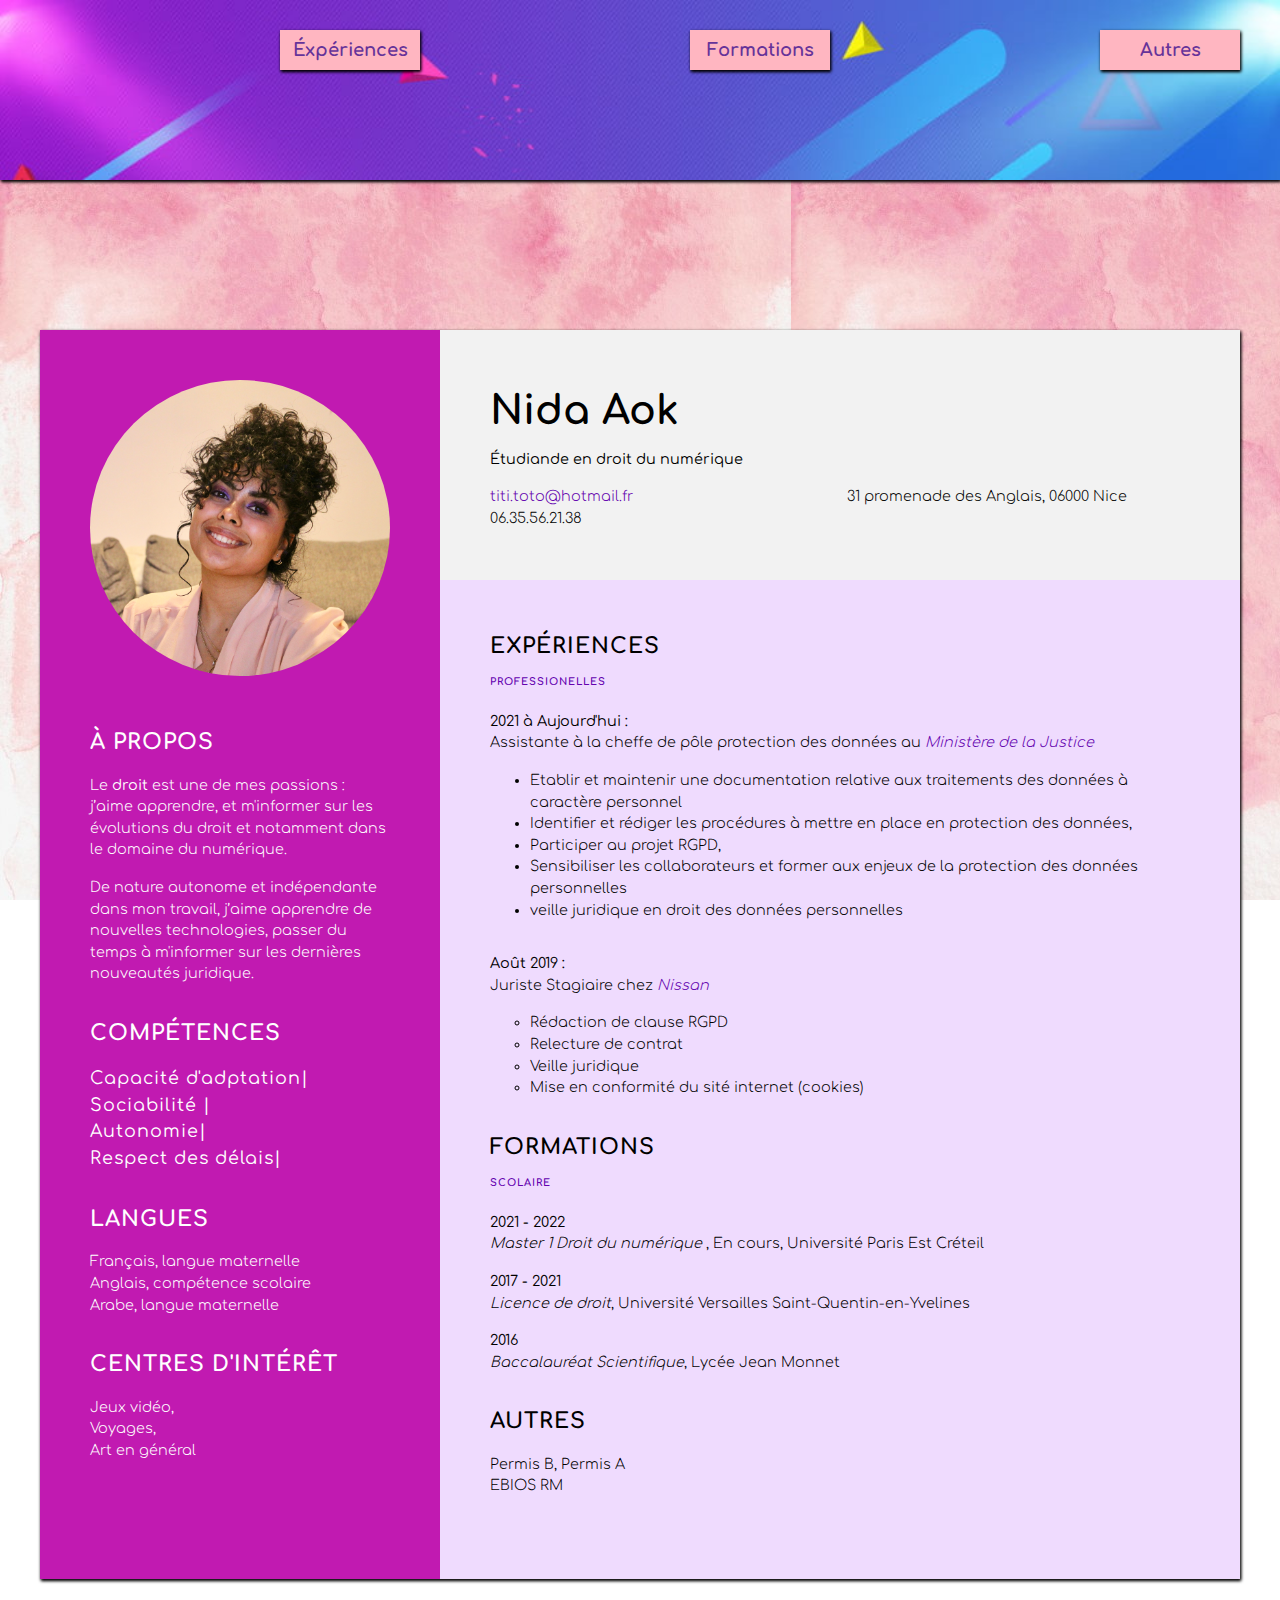
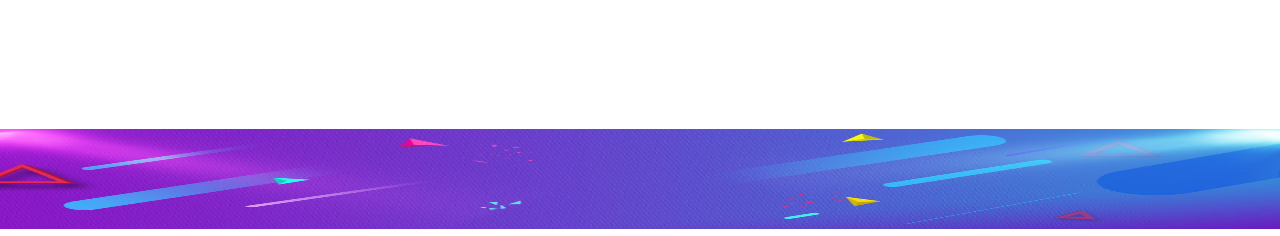
==== index.html @ ce8727ff "coucou" ====
<!DOCTYPE html>
<html lang="fr">
<head>
  <title>Curriculum vitae Nida.AOK</title>
  <meta charset="utf-8">
   <link rel="stylesheet" href="Style.css" />
   <link rel="preconnect" href="https://fonts.googleapis.com"> 
<link rel="preconnect" href="https://fonts.gstatic.com" crossorigin> 
<link href="https://fonts.googleapis.com/css2?family=Comfortaa:wght@300&display=swap" rel="stylesheet">
</head>
<body>
  <ul id="menu">
    <li class="casemenu"><a class="liensmenu" href="#Expériences"> Éxpériences</a></li>
    <li class="casemenu"><a class="liensmenu" href="#Formations"> Formations</a></li>
    <li class="casemenu"><a class="liensmenu" href="#Autres"> Autres</a></li>
  </ul>
    <div class="cv-container">
      <div class="left-column">
        <div class="section">
          <img class="portait" src="images/NidaA.jpg"/>
          <p>
          </p>
        </div>
        <div class="section">
          <h2 id="À PROPOS">À PROPOS</h2>
          <p>
            Le <strong>droit</strong> est une de mes passions : j’aime apprendre, et m'informer sur les évolutions du droit et notamment dans le domaine du numérique. 
          </p>
          <p>
            De nature autonome et indépendante dans mon travail, j’aime apprendre de nouvelles technologies, passer du temps à m'informer sur les dernières nouveautés juridique.
          </p>
        </div>
        <div class="section">
          <h2>COMPÉTENCES</h2>
          <ul class="skills">
            <li><i class="icon fas fa-check-circle text-pink"></i> <strong>Capacité d'adptation&#124;</strong></li>
            <li><i class="icon fas fa-check-circle text-pink"></i> <strong>Sociabilité &#124;</strong></li>
            <li><i class="icon fas fa-check-circle text-pink"></i> <strong>Autonomie&#124;</strong></li>
            <li><i class="icon fas fa-check-circle text-pink"></i> <strong>Respect des délais&#124;</strong></li>
          </ul>
        </div>
        <div class="section">
          <h2>Langues</h2>
          <p>
            Français, langue maternelle
            <br>
            Anglais, compétence scolaire 
            <br>
            Arabe, langue maternelle
          </p>
        </div>
        <div class="section">
          <h2>Centres d'intérêt</h2>
          <p>
            Jeux vidéo,
            <br>
            Voyages,
            <br>
            Art en général 
          </p>
        </div>
      </div>
      <div class="right-column">
        <div class="header">
          <h1>Nida Aok <span class="text-pink text-uppercase"></span></h1>
          <p><strong>Étudiande en droit du numérique</strong></p>
          <ul class="infos">
            <li><a href="mailto:nida.aok@hotmail.fr">titi.toto@hotmail.fr</a></li>
            <li>06.35.56.21.38 </li>
            <li><i class="icon fas fa-map-marker-alt text-pink"></i> 31 promenade des Anglais, 06000 Nice </li>
          </ul>
        </div>
        <div class="content">
          <div class="section">
            <h2 id= "Expériences">Expériences <br><span class="text-pink">professionelles</span></h2>
            <p>
              <strong>2021<i class="fas fa-long-arrow-alt-right"></i> à  Aujourd'hui : </strong>
              <br>
              Assistante à la cheffe de pôle protection des données au <em><a href="http://www.justice.gouv.fr">Ministère de la Justice</a></em>
            </p>
            <ul class="experience">
              <li>Etablir et maintenir une documentation relative aux traitements des données à caractère personnel</li>
              <li>Identifier et rédiger les procédures à mettre en place en protection des données,</li>
              <li>Participer au projet RGPD,</li>
              <li>Sensibiliser les collaborateurs et former aux enjeux de la protection des données personnelles</li>
              <li>veille juridique en droit des données personnelles</li>
            </ul>
          </div>
          <div class="section">
            <p>
              <strong>Août 2019 : </strong>
              <br>
             Juriste Stagiaire chez <em><a href="https://www.nissan-europe.com">Nissan</a></em>
            </p>
            <ul class="experience-list">
              <li>Rédaction de clause RGPD</li>
              <li>Relecture de contrat</li>
              <li>Veille juridique </li>
              <li>Mise en conformité du sité internet (cookies) </li>
            </ul>
          </div>
          <div class="section">
            <h2 id="Formations">Formations <br><span class="text-pink">scolaire</span></h2>
            <p>
              <strong>2021 - 2022</strong>
              <br>
              <em>Master 1 Droit du numérique </em>, En cours, Université Paris Est Créteil
            </p>
            <p>
              <strong>2017 - 2021</strong>
              <br>
              <em>Licence de droit</em>, Université Versailles Saint-Quentin-en-Yvelines
            </p>
            <p>
              <strong>2016</strong>
              <br>
              <em>Baccalauréat Scientifique</em>, Lycée Jean Monnet
            </p>
          </div>
          <div class="section">
            <h2 id="Autres">Autres <br></h2>
            <p>
              Permis B, Permis A
              <br>
              EBIOS RM
            </p>
          </div>
        </div>
      </div>
    </div>
   <img id="banBas" src="images/banHaut.png">
</body>
</html>
---- Style.css ----
/* GENERAL */
*{
  margin: 0;
  box-sizing: border-box;
  font-family: 'Comfortaa', cursive;
}

body{
  font-family: Roboto;
  font-weight: 100;
  font-size: .9rem;
  line-height: 1.5;
  background-attachment:fixed;
  background-image: url("images/FondCV.jpeg");
}


a{
  text-decoration: none;
  color: #6402AF;
}

a:hover{
  text-decoration: underline;
}

p{
  margin: 0 0 1rem;
}

h1{
  margin: 0 0 1rem;
  font-size: 2.5rem;
  margin-bottom: .5rem;
}

h2{
  margin: 0 0 1rem;
  letter-spacing: 1px;
  text-transform: uppercase;
}

.text-pink{
  color: #6402AF;
  font-size: 10px; 
}

.text-pink{
  color: #6402AF;
  font-size: 10px; 
}

.text-uppercase{
  text-transform: uppercase;
  font-size: 10px; 
}

.cv-container{
  display: grid;
  grid-template-columns: 1fr 1fr 1fr;
  grid-template-areas: "left-column right-column right-column";
  width: 1200px;
  margin: 150px auto;
  box-shadow: 1px 1px 3px rgba(0,0,0,0.5), 1px 2px 3px rgba(0,0,0,1);
  background-color: #EFDBFE;

}

.section{
  margin-bottom: 2rem;
}

/* LEFT COLUMN */
.left-column{
  grid-area: left-column;
  padding: 50px;
  background-color: #C11AB1;
  color: white;
}

.portait{
  border-radius: 50%;
  max-width: 300px;
  margin: auto;
  display: block;
  margin-bottom: 50px;
}

.skills{
  list-style-type: none;
  padding: 0;
  font-size: 1.1rem;
  letter-spacing: 1px;
  margin: 0 0 1rem;
}

/* RIGHT COLUMN */
.right-column{
  grid-area: right-column;
  display: grid;
  grid-template-rows: 250px 1fr;
  grid-template-areas: 
    "header"
    "content";
}

/* HEADER */
.header{
  grid-area: header;
  padding: 50px;
  background-color: #F2F2F2;
  display: flex;
  flex-direction: column;
  justify-content: center;

}

.infos{
  columns: 2;
  list-style-type: none;
  padding: 0;
}

/* CONTENT */
.content{
  grid-area: content;
  padding: 50px;
}

.experience-list{
  list-style-type: circle;
}


#menu {
list-style-type: none;
margin: 0;
padding: 20;
background-image: url("images/banHaut.png");
background-size: cover;
height: 180px;
box-shadow: 1px 1px 3px rgba(0,0,0,0.5), 1px 2px 3px rgba(0,0,0,1);
}


.casemenu{
text-align: center;
justify-content: center;
align-items: center;
float: left;
display: flex;
width: 140px;
height: 40px;
margin: 30px;
margin-left: 240px;
margin-top: 30px;
border: 20px hotpink;
background-color: lightpink;
box-shadow: 1px 1px 3px rgba(0,0,0,0.5), 1px 2px 3px rgba(0,0,0,1);
}

a.liensmenu{
  text-decoration: none;
  color: rebeccapurple;
  display: block;
  text-align: center;
  text-decoration: none;
  font-size: large;
  font-weight: 900;
}

#banBas{
  height: 100px;
  width: 100%;
  margin: 0;
}
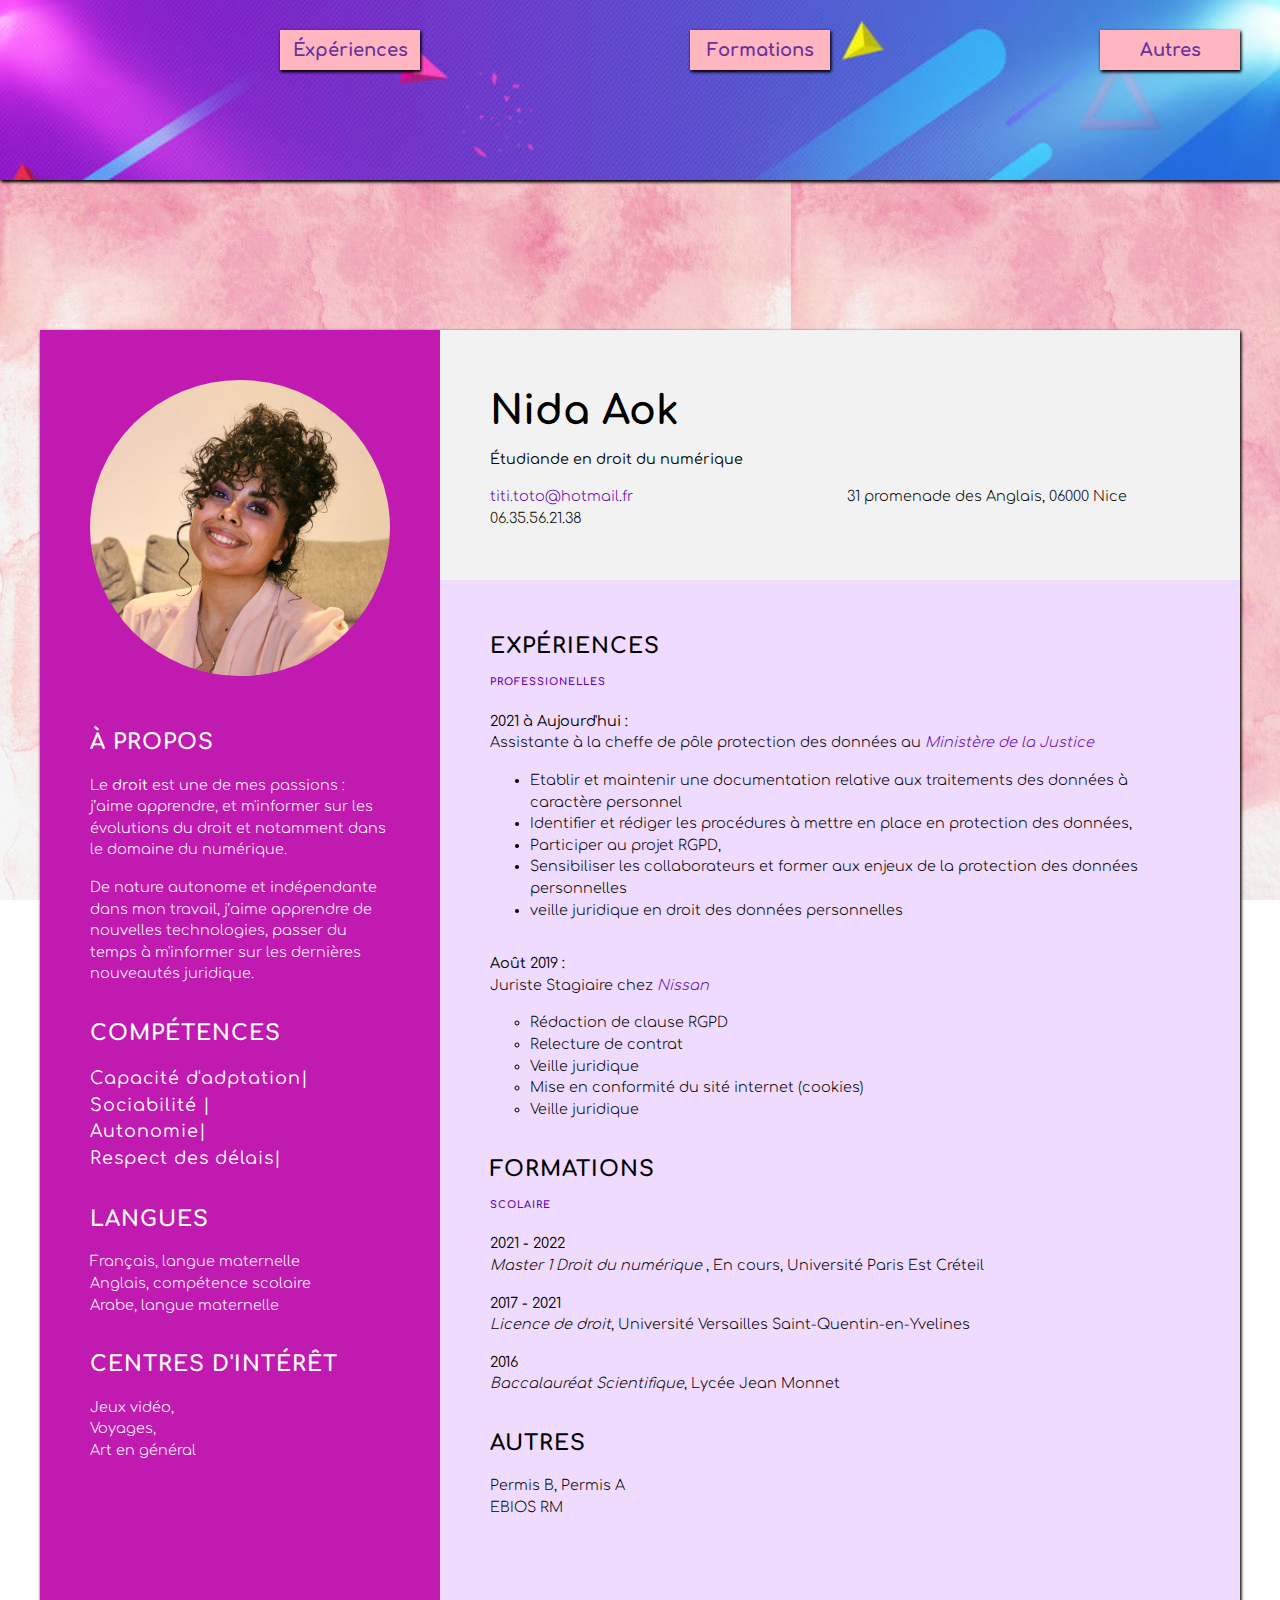
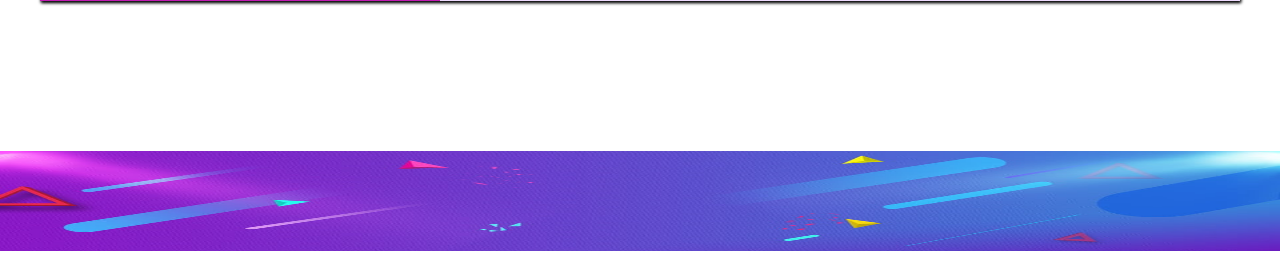
==== commit 2b0bdc7a: "Nouveau" ====
--- a/index.html
+++ b/index.html
@@ -17,7 +17,7 @@
     <div class="cv-container">
       <div class="left-column">
         <div class="section">
-          <img class="portait" src="images/NidaA.jpg"/>
+          <img class="portait" src="images/NidaA.jpg" alt=""/>
           <p>
           </p>
         </div>
@@ -67,7 +67,7 @@
           <ul class="infos">
             <li><a href="mailto:nida.aok@hotmail.fr">titi.toto@hotmail.fr</a></li>
             <li>06.35.56.21.38 </li>
-            <li><i class="icon fas fa-map-marker-alt text-pink"></i> 31 promenade des Anglais, 06000 Nice </li>
+            <li>31 promenade des Anglais, 06000 Nice </li>
           </ul>
         </div>
         <div class="content">
@@ -97,6 +97,7 @@
               <li>Relecture de contrat</li>
               <li>Veille juridique </li>
               <li>Mise en conformité du sité internet (cookies) </li>
+              <li>Veille juridique </li>
             </ul>
           </div>
           <div class="section">
@@ -128,6 +129,6 @@
         </div>
       </div>
     </div>
-   <img id="banBas" src="images/banHaut.png">
+   <img id="banBas" src="images/banHaut.png" alt="">
 </body>
 </html>
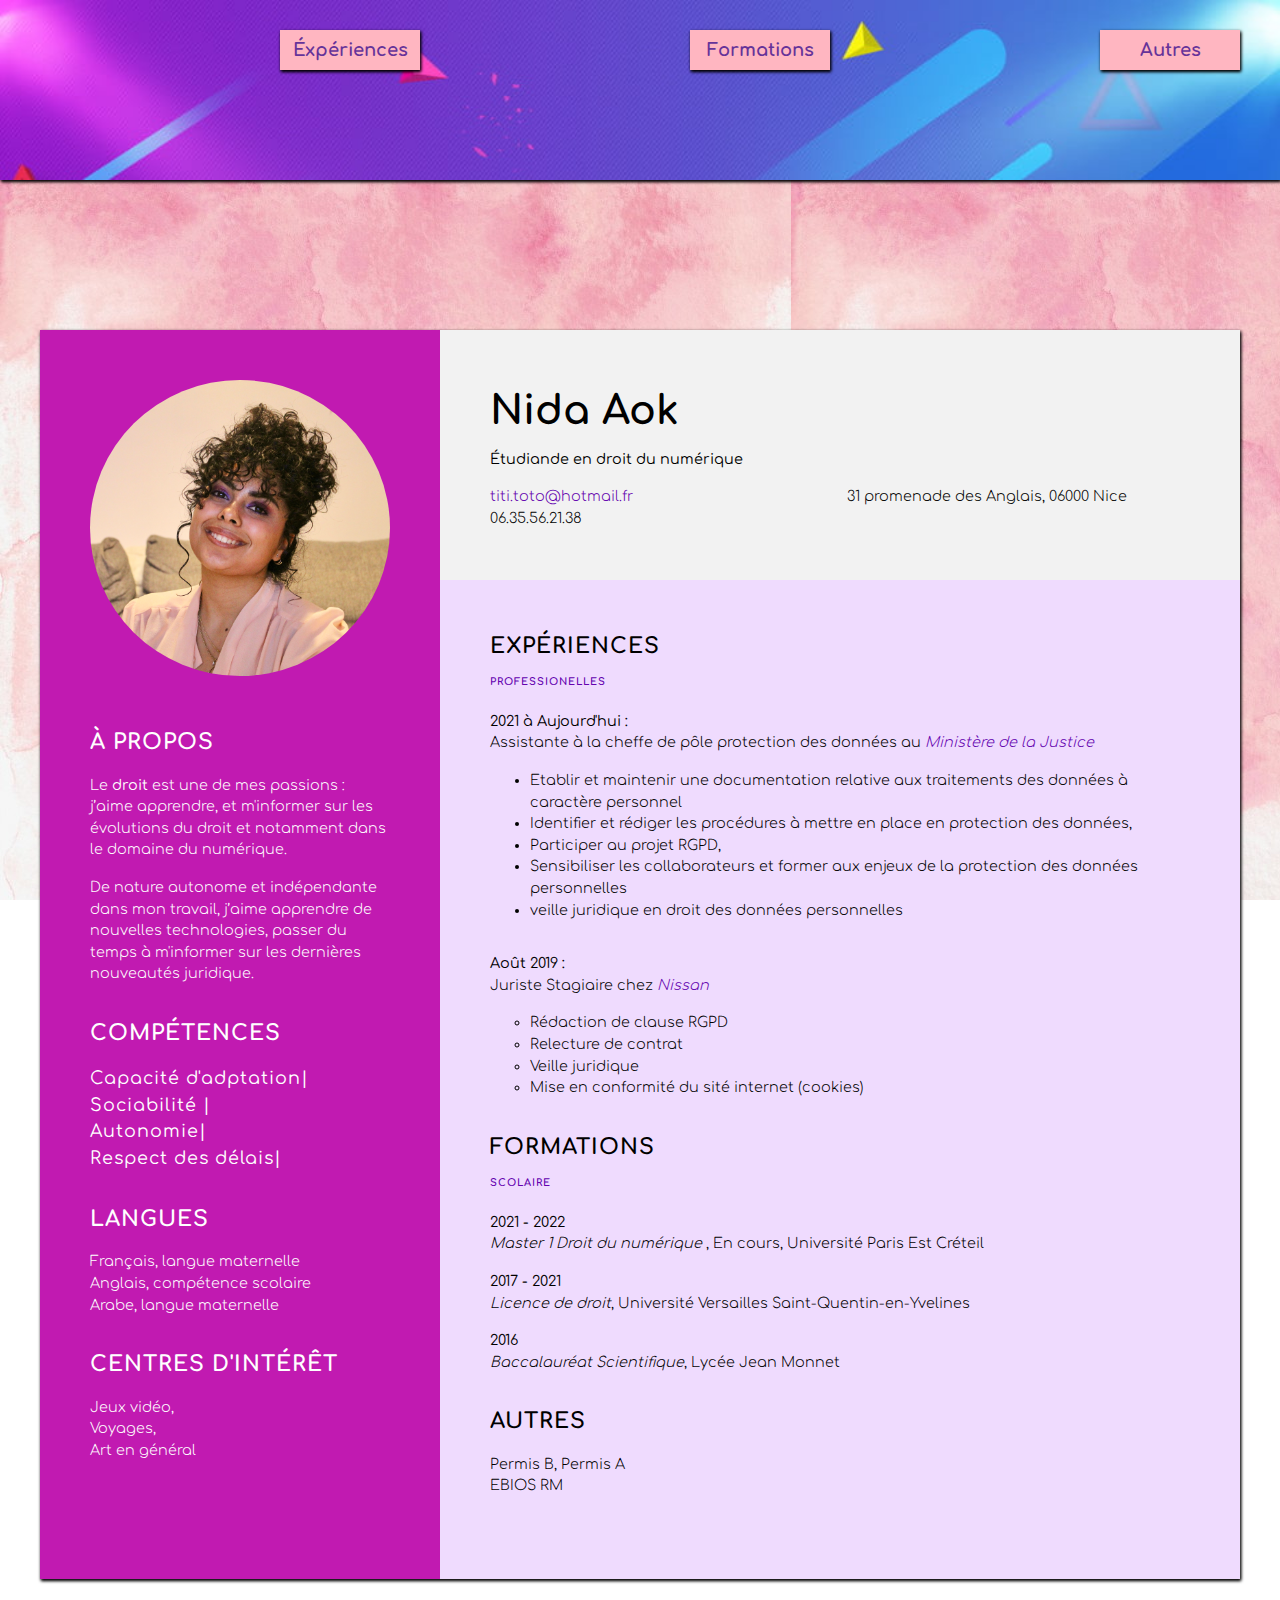
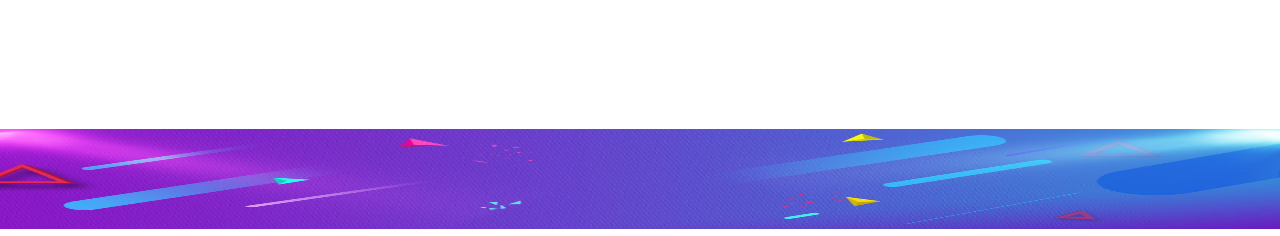
==== commit a0e24608: "Update index.html" ====
--- a/index.html
+++ b/index.html
@@ -97,7 +97,6 @@
               <li>Relecture de contrat</li>
               <li>Veille juridique </li>
               <li>Mise en conformité du sité internet (cookies) </li>
-              <li>Veille juridique </li>
             </ul>
           </div>
           <div class="section">
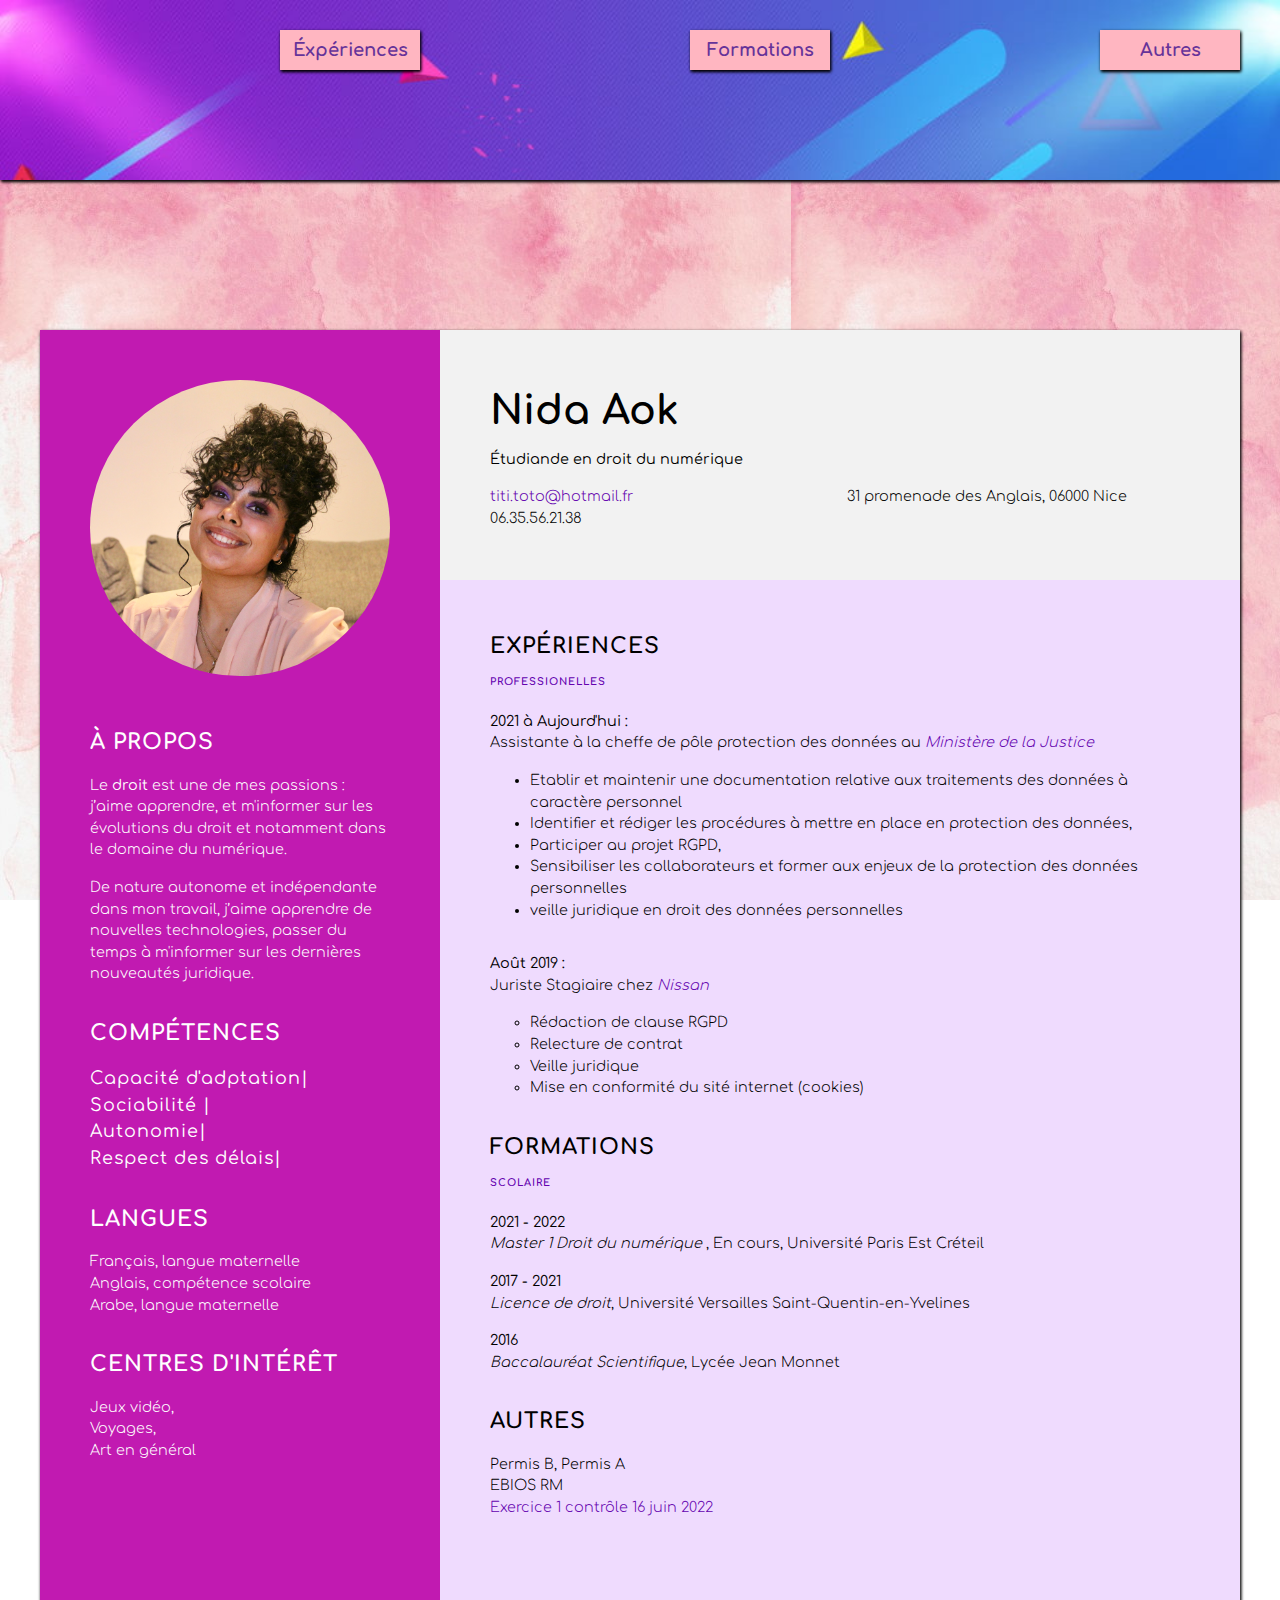
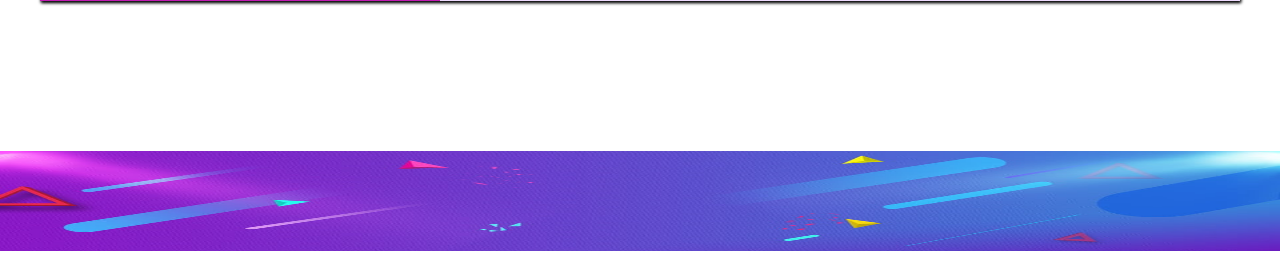
==== commit cb7ae91c: "Controle" ====
--- a/index.html
+++ b/index.html
@@ -123,6 +123,8 @@
               Permis B, Permis A
               <br>
               EBIOS RM
+              <br> 
+              <a href="controle-PW-NidaAok-2022/exercice%201/exo1.html">Exercice 1 contrôle 16 juin 2022</a>
             </p>
           </div>
         </div>
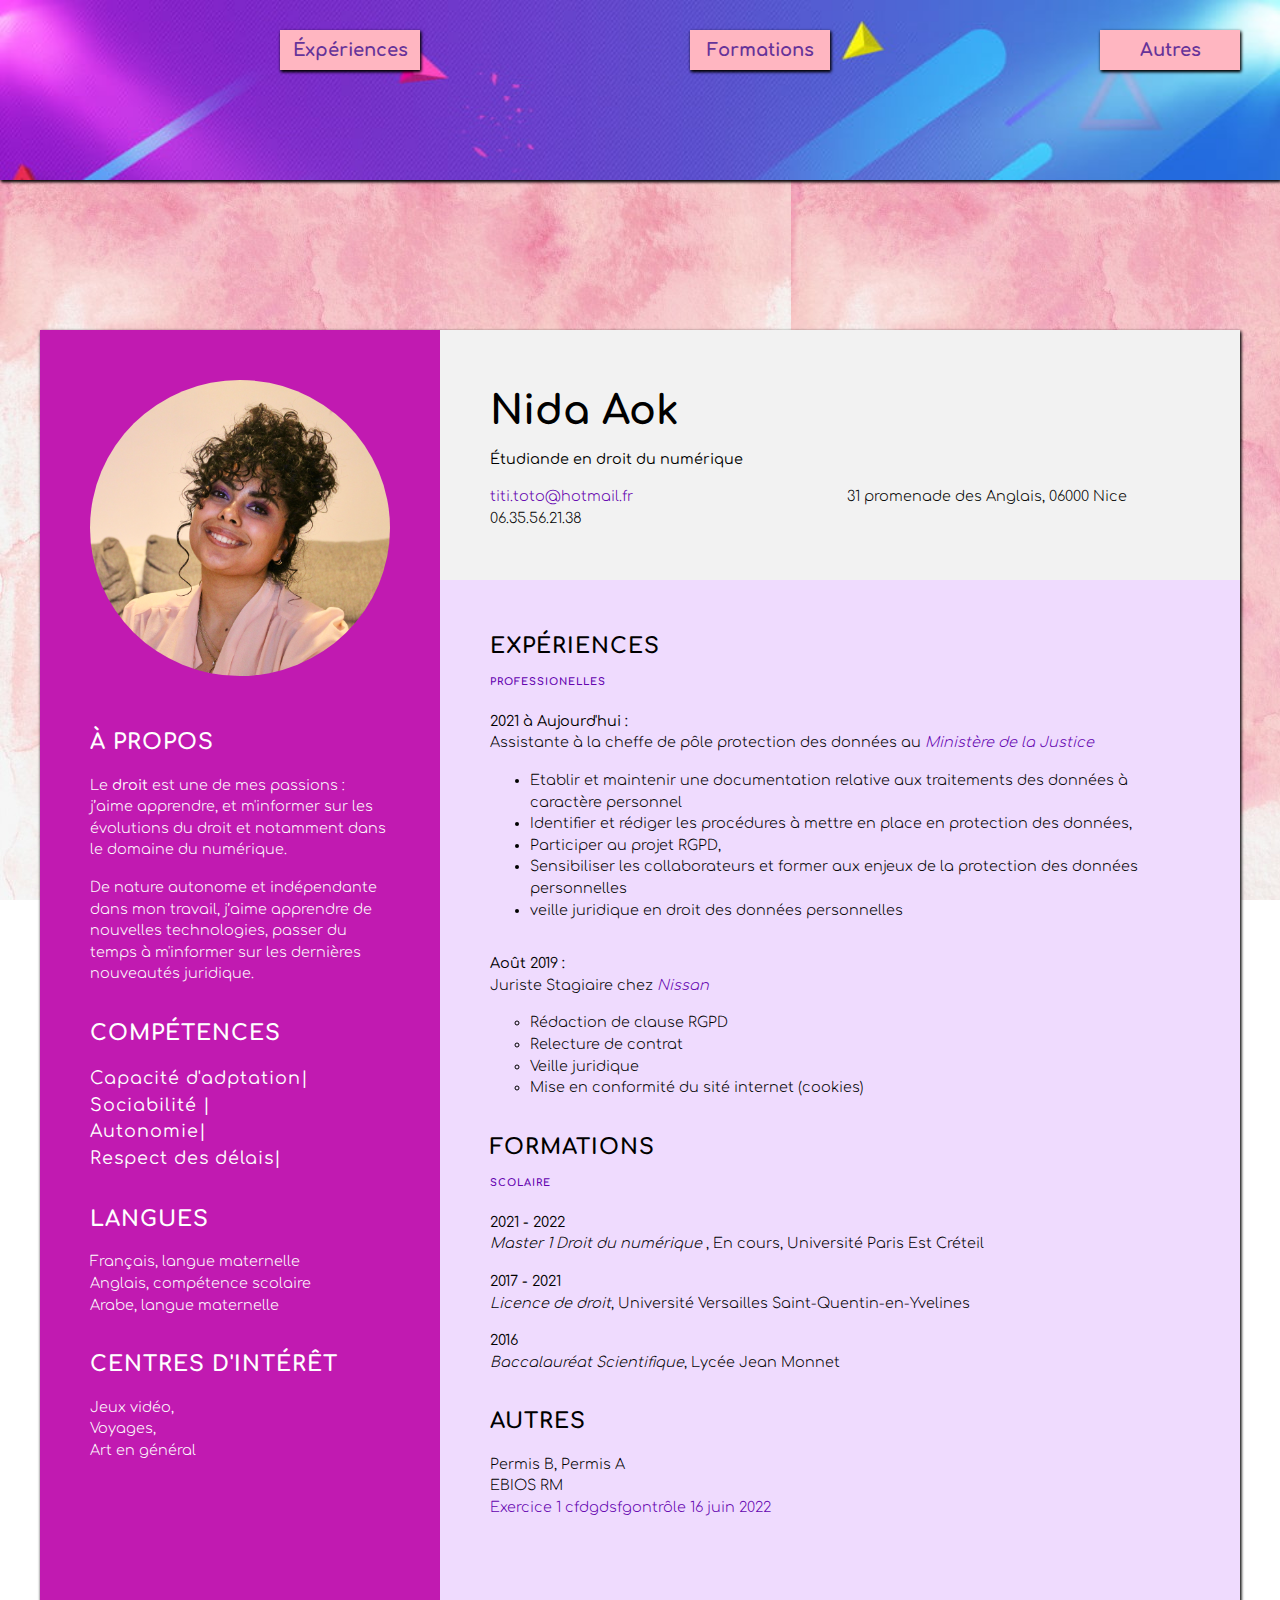
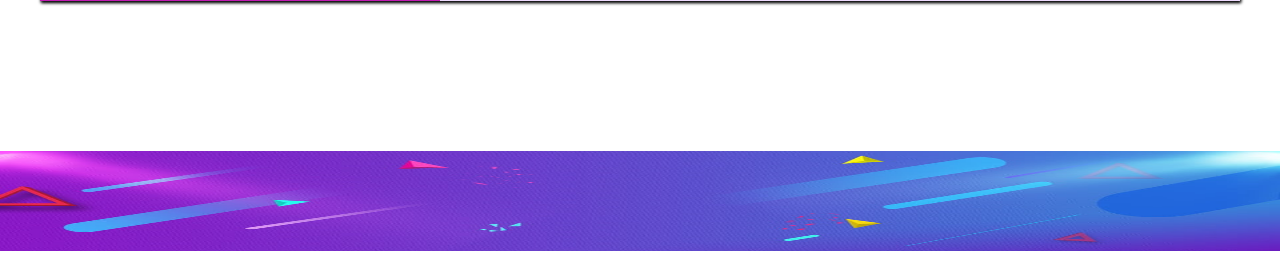
==== commit a8ed04b1: "controle" ====
--- a/index.html
+++ b/index.html
@@ -124,7 +124,7 @@
               <br>
               EBIOS RM
               <br> 
-              <a href="controle-PW-NidaAok-2022/exercice%201/exo1.html">Exercice 1 contrôle 16 juin 2022</a>
+              <a href="controle-PW-NidaAok-2022/exercice1/exo1.html">Exercice 1 cfdgdsfgontrôle 16 juin 2022</a>
             </p>
           </div>
         </div>
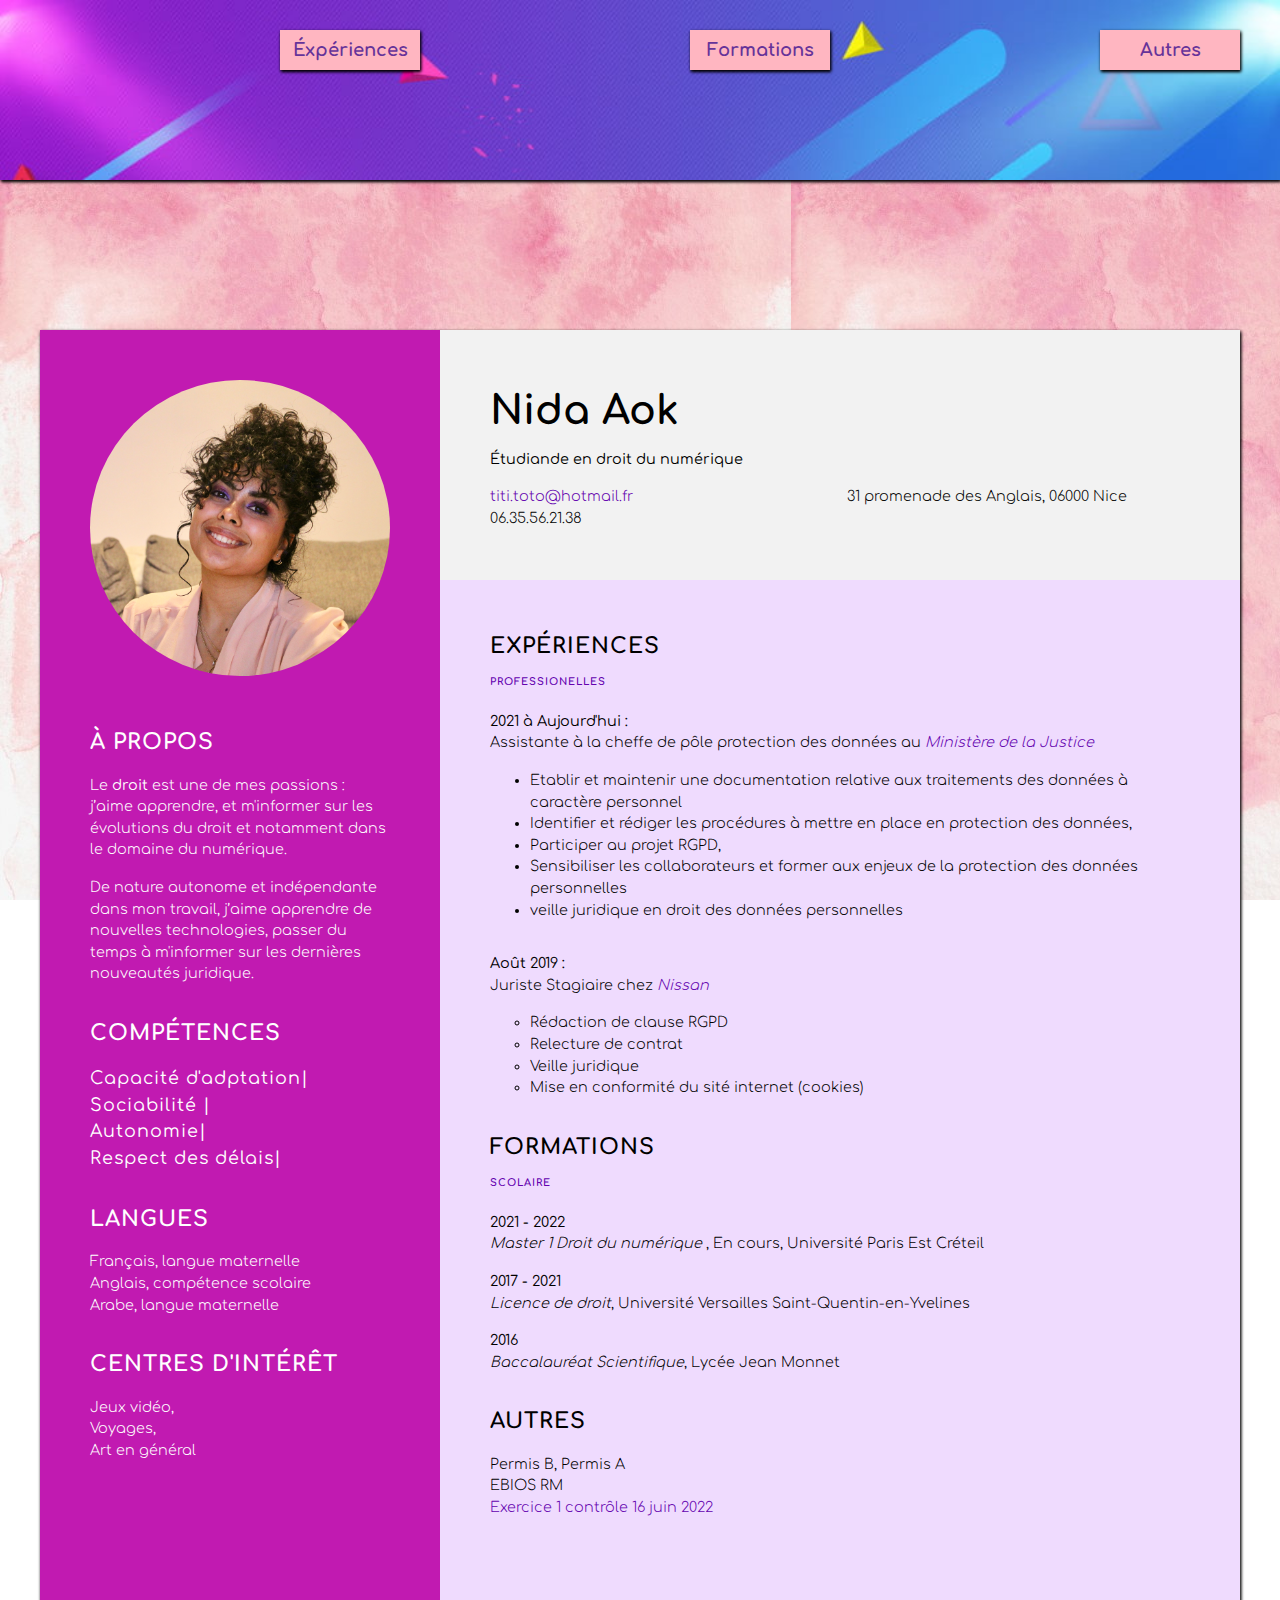
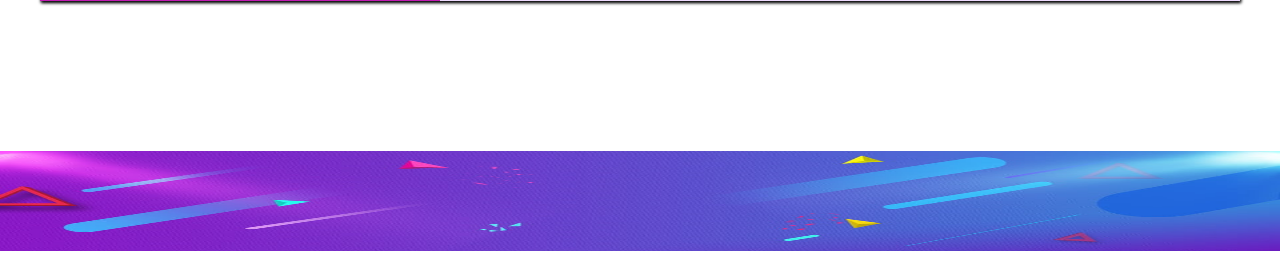
==== commit 8e6876c5: "controle" ====
--- a/index.html
+++ b/index.html
@@ -124,7 +124,7 @@
               <br>
               EBIOS RM
               <br> 
-              <a href="controle-PW-NidaAok-2022/exercice1/exo1.html">Exercice 1 cfdgdsfgontrôle 16 juin 2022</a>
+              <a href="file:///Users/nida.aok/Desktop/Master/S2/Progweb/NidaAok.github.io/controle-PW-NidaAok-2022/exercice1%20/exo1.html">Exercice 1 contrôle 16 juin 2022</a>
             </p>
           </div>
         </div>
